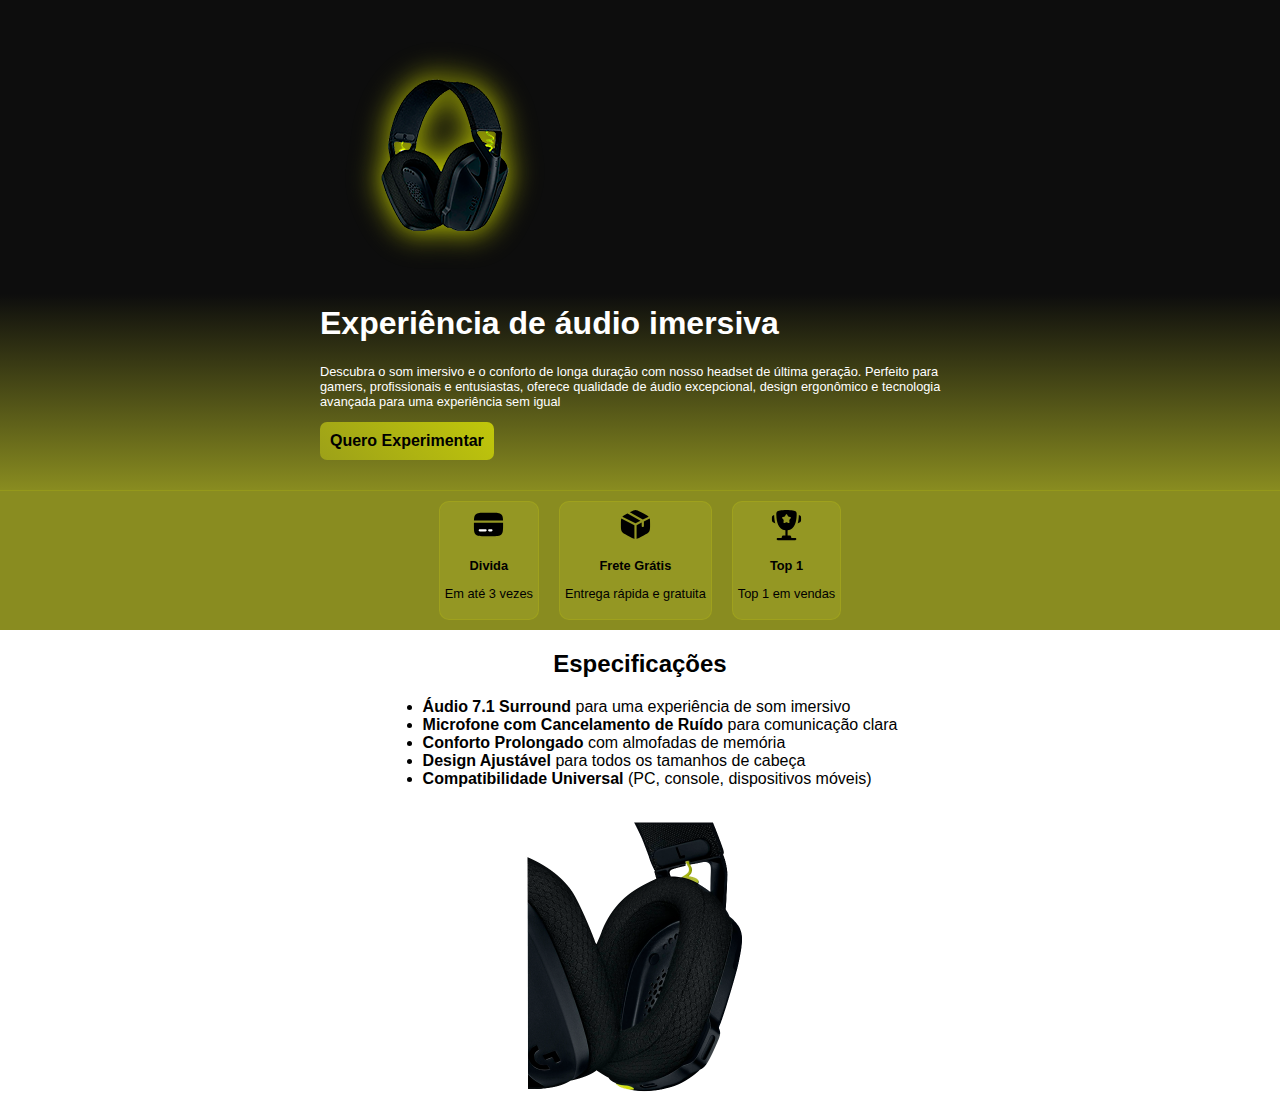
==== ex-landingpage/index.html @ 4f991b42 "Initial commit" ====
<!DOCTYPE html>
<html lang="pt-br">
<head>
    <meta charset="UTF-8">
    <meta name="viewport" content="width=device-width, initial-scale=1.0">
    <title>Headset LOGITECH</title>
    <link rel="stylesheet" href="estilo.css">
</head>
<body>
    <header>

    </header>
    <section id="principal">
        <div id="inicio">
            <div><img id="imagem-mob" src="../ex-landingpage/imagens/logitech1-brilho.png" alt="imagem fone de ouvido"></div>
            <h1>Experiência de áudio imersiva</h1>
            <p>Descubra o som imersivo e o conforto de longa duração com nosso headset de última geração. Perfeito para gamers, profissionais e entusiastas, oferece qualidade de áudio excepcional, design ergonômico e tecnologia avançada para uma experiência sem igual</p>
            <input type="button" value="Quero Experimentar">
        </div>
        <div id="imagem"><img src="../ex-landingpage/imagens/logitech1-brilho.png" alt="imagem fone de ouvido"></div>
    </section>

    <section id="sct2">
        <div>
            <img class="svg" src="imagens/card-svgrepo-com.svg" alt="icone de cartão">
            <p><strong>Divida</strong></p>
            <p>Em até 3 vezes</p>
        </div>
        <div>
            <img class="svg" src="imagens/box-svgrepo-com.svg" alt="icone de caixa">
            <p><strong>Frete Grátis</strong></p>
            <p>Entrega rápida e gratuita</p>
        </div>
        <div>
            <img class="svg" src="imagens/cup-star-svgrepo-com.svg" alt="icone de troféu">
            <p><strong>Top 1</strong></p>
            <p>Top 1 em vendas</p>
        </div>
    </section>

    <section id="sct3">
        <div>
            <h2>Especificações</h2>
            <ul>
                <li><strong>Áudio 7.1 Surround</strong> para uma experiência de som imersivo</li>
                <li><strong>Microfone com Cancelamento de Ruído</strong> para comunicação clara</li>
                <li><strong>Conforto Prolongado</strong> com almofadas de memória</li>
                <li><strong>Design Ajustável</strong> para todos os tamanhos de cabeça</li>
                <li><strong>Compatibilidade Universal</strong> (PC, console, dispositivos móveis)</li>
            </ul>
            <div  class="imagem-container">
                <img src="imagens/logitech-zoom.png" alt="headset" class="zoom">
            </div>
        </div>
    </section>

    <script src="script.js"></script>
</body>
</html>
---- ex-landingpage/estilo.css ----
@charset "UTF-8";

body {
    font-family: Arial, Helvetica, sans-serif;
    height: 100vh;
    width: 100vw;
    padding: 0;
    margin: 0;

}
p {
    font-size: 0.8em;
}
#principal {
    display: flex;
    flex-flow: column wrap;
    justify-content: center;
    align-items: center;
    padding: 30px 0px;
    width: 100vw;
    background-image: linear-gradient(to bottom, #0D0D0D 60%, #898C20 );
    color: white;
}
div#inicio {
    width: 50vw;
}
#mob {
    margin: auto;
   height: 400px;
   width: 400px;
}
div#imagem {
    display: none;
}
input {
    background-color: #D2D904 ;
    border: none;
    padding: 10px; 
    font-size: 1em;
    font-weight: bold;
    cursor: pointer;
    border-radius: 7px;
    background-image: linear-gradient(45deg, #898C20, #d2d904, #fbff80);
    background-size: 400% 400%;
    transition: all 0.3s ease;
    animation: moverDegrade 6s ease infinite;
}
@keyframes moverDegrade {
    0% {
        background-position: 0% 0%;
    }
    50% {
        background-position: 100% 100%;
    }
    100% {
        background-position: 0% 0%;
    }
}
.svg {
    width: 35px;
}
#sct2 {
    border-top: 1px solid #d2d9042a;
    display: flex;
    flex-flow: row wrap;
    justify-content: center;
    align-items: center;
    background-color: #898C20;
}
#sct2 > div {
    border: 1px solid #d2d9042a;
    margin: 10px;
    padding: 5px;
    border-radius: 10px;
    background-color: #abaf2950;
    text-align: center;
}
#sct2 > div:hover {
    background-color: #c7cc2f98;
}
#sct3 {
    display: flex;
    flex-flow: row nowrap;
    justify-content: center;
    align-items: center;
}
h2 {
    text-align: center;
}
.imagem-container {
    width: 300px;
    height: 300px;
    overflow: hidden;
    position: relative;
    margin: auto;
}
.zoom {
    width: 100%;
    height: 100%;
    object-fit: cover;
    transition: transform 0.1s ease;
}
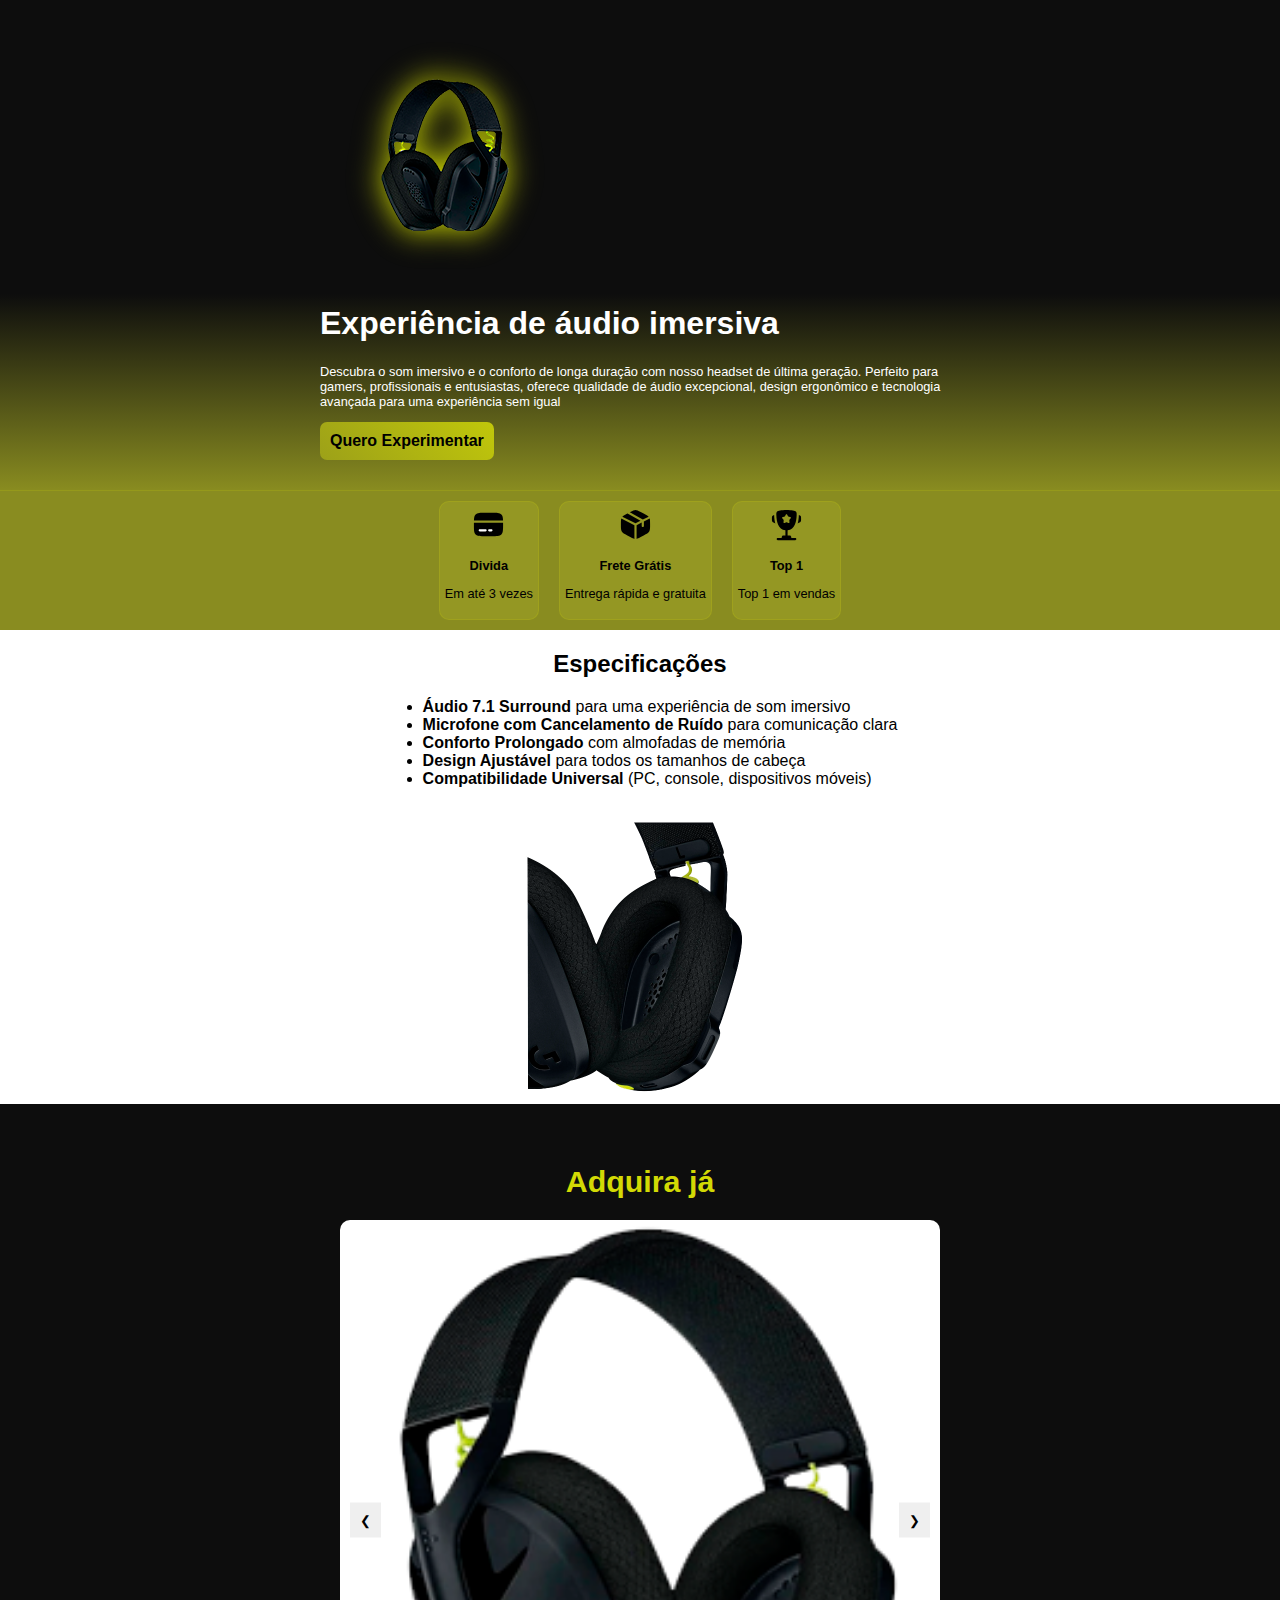
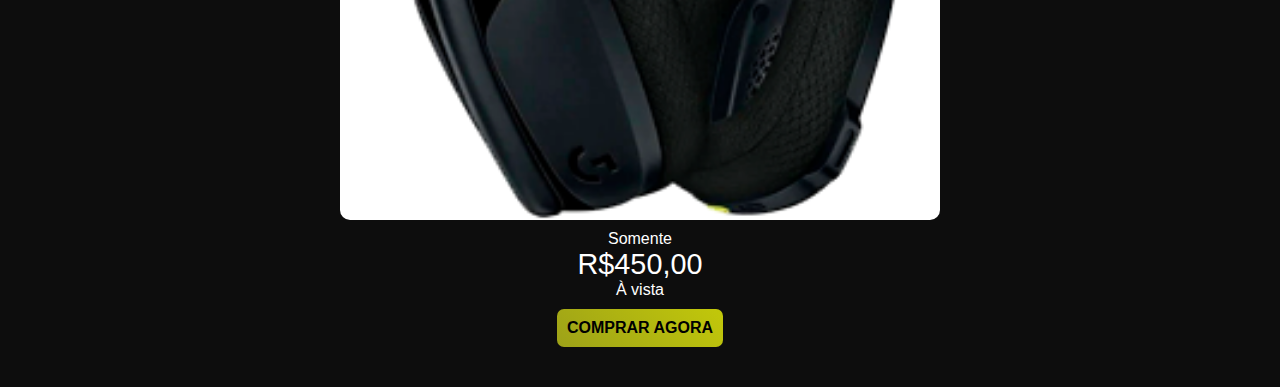
==== commit b5604761: "criei seção de compra do projeto landing page" ====
--- a/ex-landingpage/index.html
+++ b/ex-landingpage/index.html
@@ -53,7 +53,39 @@
             </div>
         </div>
     </section>
-
+    <section id="compra">
+            <h1>Adquira já</h1>
+        <div class="carrossel">
+            <button class="prev" onclick="moverSlide(-1)">&#10094;</button>
+            <div class="slides">
+                <div class="slide">
+                    <img src="imagens/logitech2.png" alt="imagem 1 headset">
+                </div>
+                <div class="slide">
+                    <img src="imagens/logitech3.png" alt="imagem 2 headset">
+                </div>
+                <div class="slide">
+                    <img src="imagens/logitech1.png" alt="imagem 3 headset">
+                </div>
+                <div class="slide">
+                    <img src="imagens/caixa.png" alt="imagem 1 caixa">
+                </div>
+                <div class="slide">
+                    <img src="imagens/fios.png" alt="imagem fios">
+                </div>
+                <div class="slide">
+                    <img src="imagens/caixa2.png" alt="">
+                </div>
+            </div>
+            <button class="next" onclick="moverSlide(1)">&#10095;</button>
+        </div>
+        <p id="so">Somente</p>
+        <P id="num">R$450,00</P>
+       
+        <p>À vista</p>
+        <input type="button" value="COMPRAR AGORA">
+    </section>
+    
     <script src="script.js"></script>
 </body>
 </html>--- a/ex-landingpage/estilo.css
+++ b/ex-landingpage/estilo.css
@@ -99,4 +99,66 @@
     height: 100%;
     object-fit: cover;
     transition: transform 0.1s ease;
-}+}
+#compra {
+    display: flex;
+    flex-flow: column wrap;
+    justify-content: center;
+    align-items: center;
+    padding-top: 40px;
+    padding-bottom: 40px;
+    background-color: #0D0D0D;
+    color: white;
+}
+#compra > h1 {
+    font-size: 1.9em;
+    color: #D2D904;
+}
+#compra > p#num {
+    font-size: 1.8em;
+    padding: 0px 5px 0px ;
+    margin: 0;
+}
+#compra > p#so {
+    padding: 10px 0px 0px;
+}
+#compra > p {
+    font-size: 1em;
+    padding: 0px 5px 10px;
+    margin: 0;
+}
+.carrossel {
+    position: relative;
+    width: 80%;
+    max-width: 600px;
+    overflow: hidden;
+    background-color: white;
+    border-radius: 10px;
+}
+.slides {
+    display: flex;
+    transition: transform 0.5s ease-in-out;
+}
+.slide {
+    min-width: 100%;
+    box-sizing: border-box;
+}
+.slide > img {
+    width: 100%;
+    height: auto;
+    display: block;
+}
+button {
+    position: absolute;
+    top: 50%;
+    transform: translateY(-50%);
+    border: none;
+    padding: 10px;
+    cursor: pointer;
+}
+.prev {
+    left: 10px;
+}
+.next {
+    right: 10px;
+}
